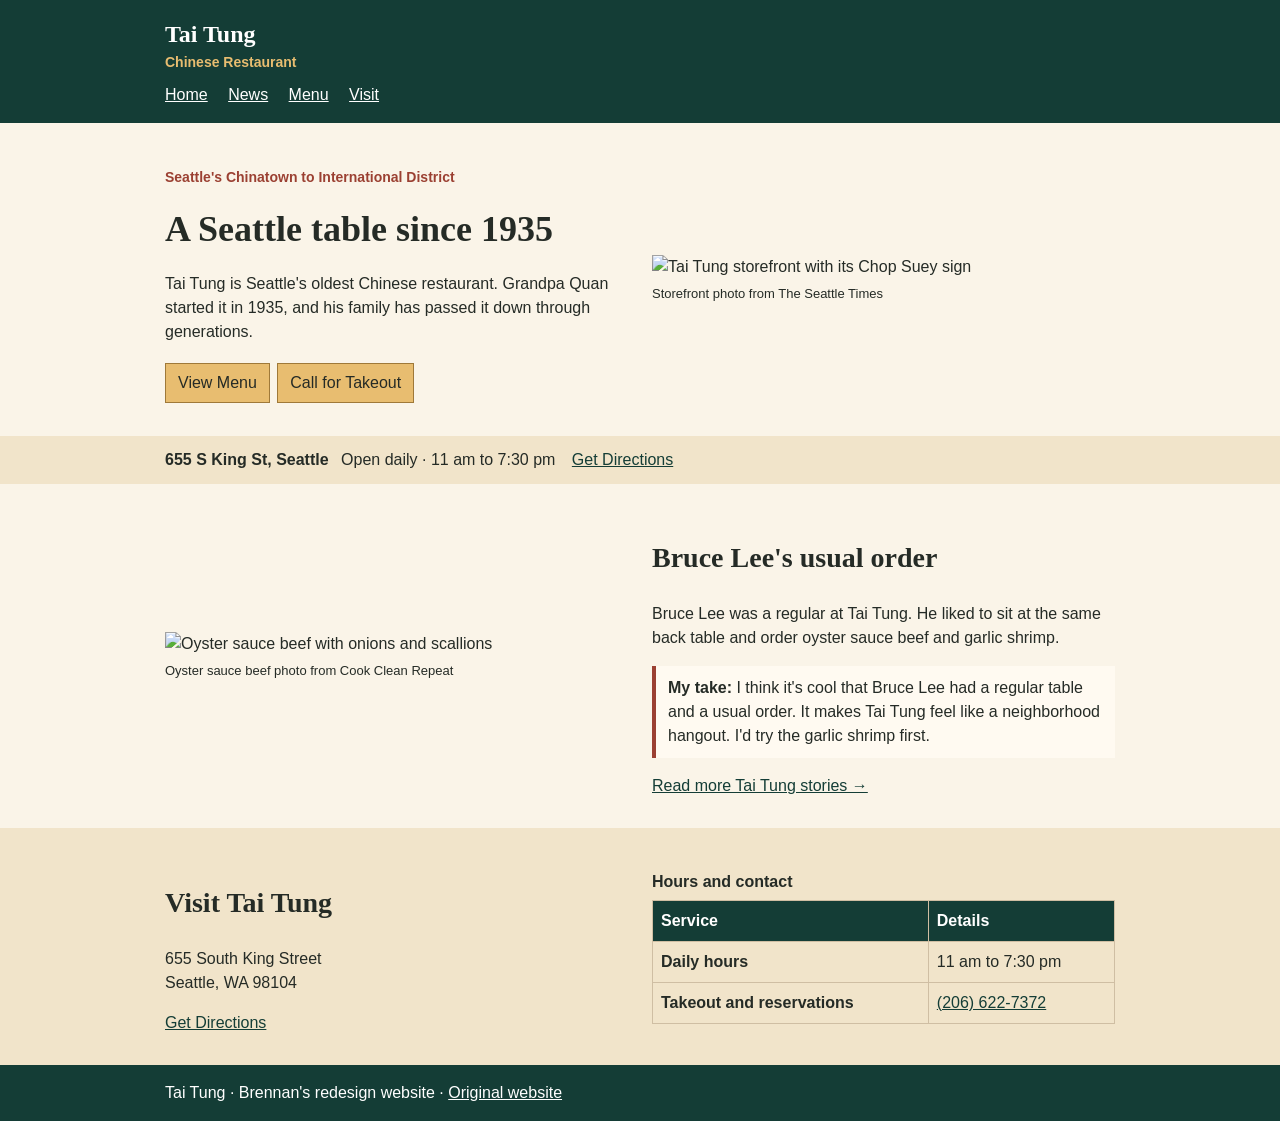
==== index.html @ 674c10a8 "save these" ====
<!DOCTYPE html>
<html lang="en">
<head>
    <meta charset="UTF-8">
    <meta name="viewport" content="width=device-width, initial-scale=1.0">
    <title>Tai Tung Chinese Restaurant | Home</title>
    <link rel="stylesheet" href="css/style.css">
</head>

<body>
    <header class="site-header">
        <div class="container">
            <a class="brand" href="index.html">
                Tai Tung
                <span>Chinese Restaurant</span>
            </a>

            <nav aria-label="Main navigation">
                <a href="index.html" aria-current="page">Home</a>
                <a href="news.html">News</a>
                <a href="https://www.taitungrestaurant.com/menu">Menu</a>
                <a href="#visit">Visit</a>
            </nav>
        </div>
    </header>

    <main>
        <section class="hero">
            <div class="container two-column">
                <div>
                    <p class="eyebrow">Seattle's Chinatown to International District</p>
                    <h1>A Seattle table since 1935</h1>
                    <p>
                        Tai Tung is Seattle's oldest Chinese restaurant.
                        Grandpa Quan started it in 1935, and his family
                        has passed it down through generations.
                    </p>

                    <div class="buttons">
                        <a class="button" href="https://www.taitungrestaurant.com/menu">
                            View Menu
                        </a>
                        <a class="button" href="tel:+12066227372">
                            Call for Takeout
                        </a>
                    </div>
                </div>

                <figure>
                    <img
                        src="https://static.seattletimes.com/wp-content/uploads/2018/12/12212018_lede_130849-1024x683.jpg"
                        alt="Tai Tung storefront with its Chop Suey sign"
                    >
                    <figcaption>Storefront photo from The Seattle Times</figcaption>
                </figure>
            </div>
        </section>

        <div class="visit-strip">
            <div class="container quick-info">
                <strong>655 S King St, Seattle</strong>
                <span>Open daily · 11 am to 7:30 pm</span>
                <a href="https://www.google.com/maps/search/?api=1&amp;query=655+S+King+St+Seattle+WA">
                    Get Directions
                </a>
            </div>
        </div>

        <section class="section">
            <div class="container two-column">
                <figure>
                    <img
                        src="https://frumvintxhwwdlxdneim.supabase.co/storage/v1/object/public/article_images/0f6821a3-f48b-4e4e-941e-1c12e0c1e86c/vKTr84jBjTpvGsvZ.jpeg"
                        alt="Oyster sauce beef with onions and scallions"
                        loading="lazy"
                    >
                    <figcaption>Oyster sauce beef photo from Cook Clean Repeat</figcaption>
                </figure>

                <div>
                    <h2>Bruce Lee's usual order</h2>
                    <p>
                        Bruce Lee was a regular at Tai Tung. He liked to sit
                        at the same back table and order oyster sauce beef
                        and garlic shrimp.
                    </p>

                    <p class="my-take">
                        <strong>My take:</strong> I think it's cool that Bruce Lee
                        had a regular table and a usual order. It makes Tai Tung
                        feel like a neighborhood hangout. I'd try the garlic
                        shrimp first.
                    </p>

                    <a href="news.html">Read more Tai Tung stories →</a>
                </div>
            </div>
        </section>

        <section class="section visit-strip" id="visit">
            <div class="container two-column">
                <div>
                    <h2>Visit Tai Tung</h2>
                    <p>655 South King Street<br>Seattle, WA 98104</p>
                    <a href="https://www.google.com/maps/search/?api=1&amp;query=655+S+King+St+Seattle+WA">
                        Get Directions
                    </a>
                </div>

                <table>
                    <caption>Hours and contact</caption>
                    <thead>
                        <tr>
                            <th scope="col">Service</th>
                            <th scope="col">Details</th>
                        </tr>
                    </thead>
                    <tbody>
                        <tr>
                            <th scope="row">Daily hours</th>
                            <td>11 am to 7:30 pm</td>
                        </tr>
                        <tr>
                            <th scope="row">Takeout and reservations</th>
                            <td><a href="tel:+12066227372">(206) 622-7372</a></td>
                        </tr>
                    </tbody>
                </table>
            </div>
        </section>
    </main>

    <footer>
        <div class="container">
            Tai Tung · Brennan's redesign website ·
            <a href="https://www.taitungrestaurant.com/">Original website</a>
        </div>
    </footer>
</body>
</html>
---- css/style.css ----
body {
    margin: 0;
    background-color: #faf4e8;
    color: #252b26;
    font-family: Arial, sans-serif;
    line-height: 1.5;
}

.container {
    width: 90%;
    max-width: 950px;
    margin: auto;
}

h1, h2, h3, .brand {
    font-family: Georgia, serif;
}

h1 {
    font-size: 36px;
    margin: 10px 0;
}

h2 {
    font-size: 28px;
}

a {
    color: #143d36;
}

.site-header, footer {
    background-color: #143d36;
    color: white;
    padding: 16px 0;
}

.site-header a, footer a {
    color: white;
}

.brand {
    font-size: 24px;
    font-weight: bold;
    text-decoration: none;
}

.brand span {
    display: block;
    font-family: Arial, sans-serif;
    font-size: 14px;
    color: #e8bd70;
}

nav {
    margin-top: 10px;
}

nav a {
    display: inline-block;
    margin-right: 16px;
}

.hero, .section {
    padding: 30px 0;
}

.visit-strip, .news-section {
    background-color: #f1e4ca;
}

.quick-info {
    padding: 12px 0;
}

.quick-info span {
    display: inline-block;
    margin-right: 12px;
    margin-left: 8px;
}

/* CSS Grid for the photos and news cards */
.two-column {
    display: grid;
    grid-template-columns: 1fr 1fr;
    gap: 24px;
    align-items: center;
}

.news-grid {
    display: grid;
    grid-template-columns: 1fr 1fr 1fr;
    gap: 15px;
}

.news-card {
    background-color: #fffaf1;
    border: 1px solid #cfbea3;
    padding: 14px;
}

.eyebrow {
    color: #9b4032;
    font-size: 14px;
    font-weight: bold;
}

figure {
    margin: 0;
}

img {
    display: block;
    width: 100%;
}

figcaption {
    font-size: 13px;
    margin-top: 5px;
}

.buttons {
    margin-top: 15px;
}

.button {
    display: inline-block;
    background-color: #e8bd70;
    color: #252b26;
    border: 1px solid #9f7939;
    padding: 7px 12px;
    margin: 3px 3px 3px 0;
    font: inherit;
    text-decoration: none;
    cursor: pointer;
}

select {
    padding: 6px;
    font: inherit;
}

output {
    display: block;
    margin: 10px 0;
}

.my-take {
    background-color: #fffaf1;
    border-left: 4px solid #9b4032;
    padding: 10px 12px;
}

table {
    width: 100%;
    border-collapse: collapse;
}

caption {
    font-weight: bold;
    text-align: left;
    margin-bottom: 6px;
}

th, td {
    border: 1px solid #cfbea3;
    padding: 8px;
    text-align: left;
}

thead {
    background-color: #143d36;
    color: white;
}

@media (max-width: 700px) {
    .two-column, .news-grid {
        grid-template-columns: 1fr;
    }
}
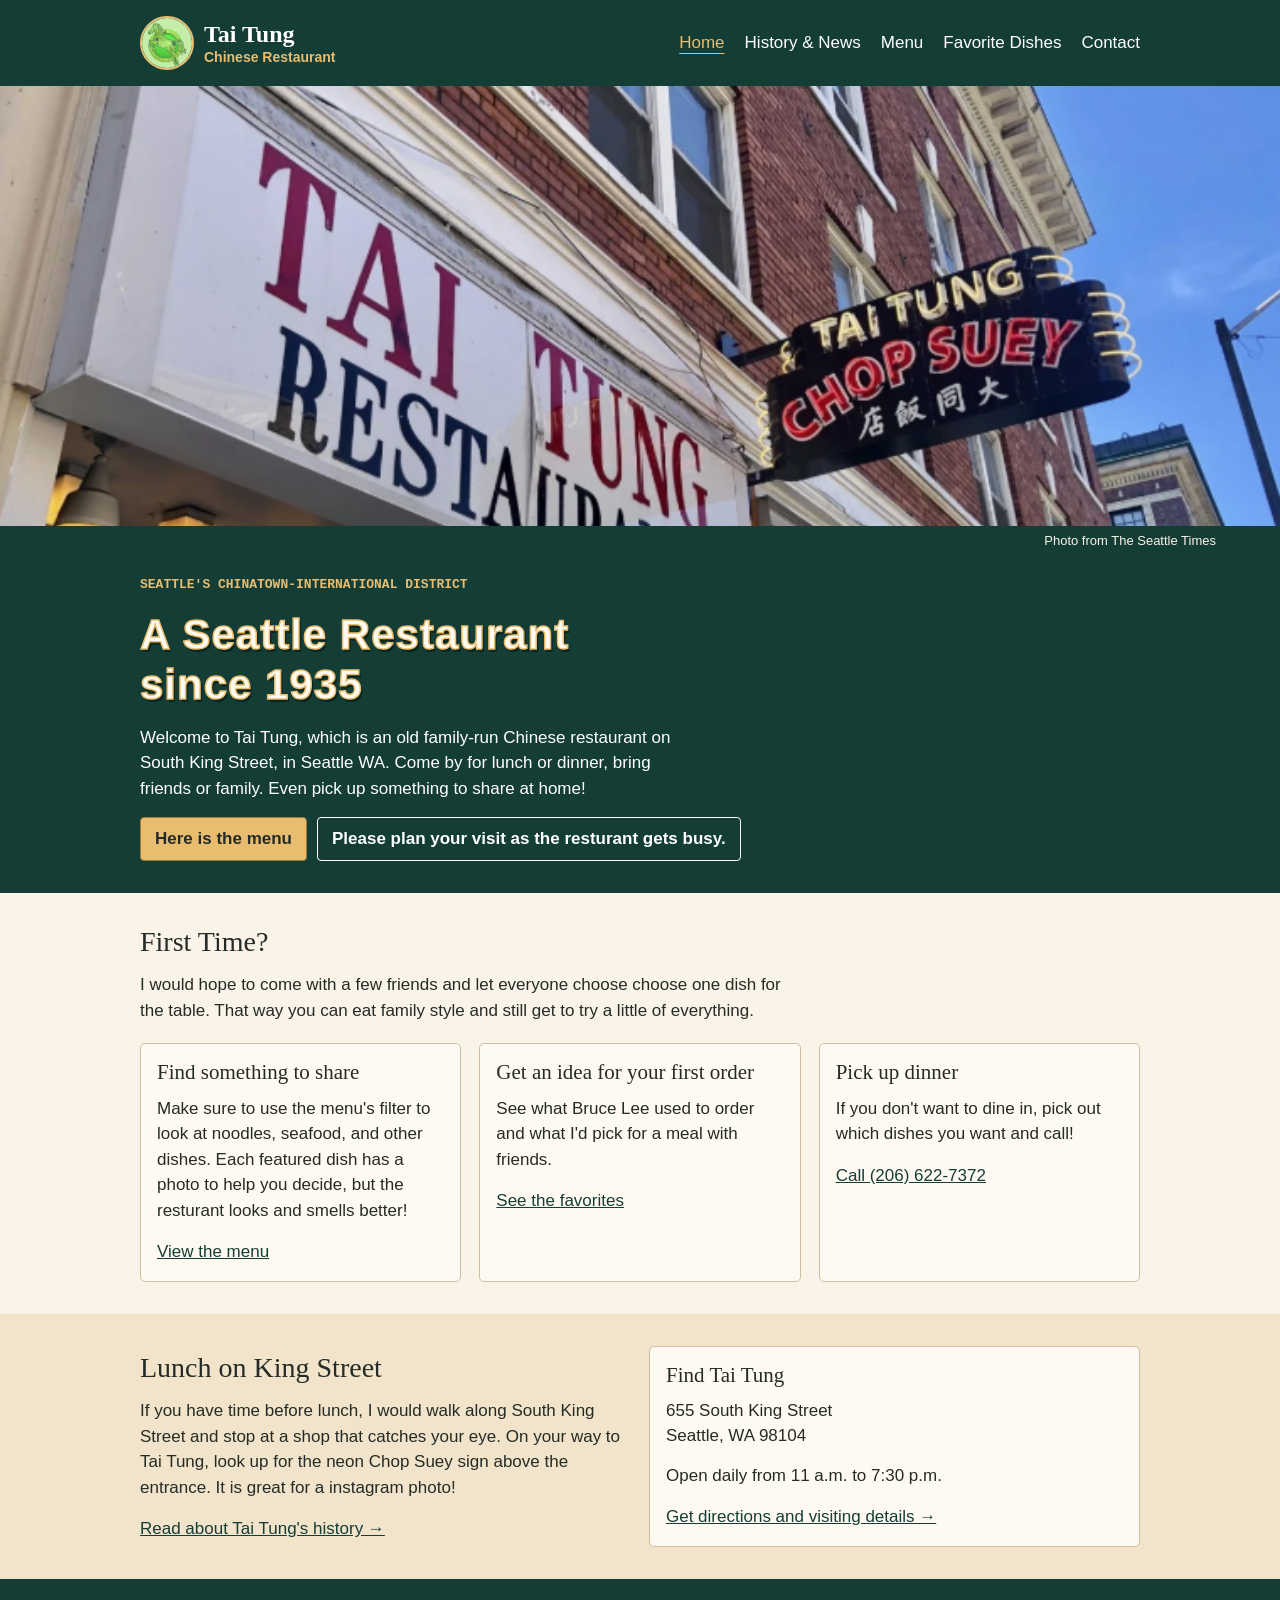
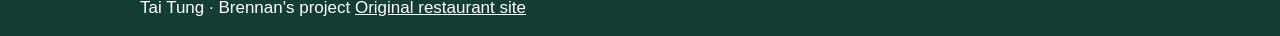
==== commit a3d664ab: "Changes Pushed to final" ====
--- a/index.html
+++ b/index.html
@@ -3,137 +3,134 @@
 <head>
     <meta charset="UTF-8">
     <meta name="viewport" content="width=device-width, initial-scale=1.0">
-    <title>Tai Tung Chinese Restaurant | Home</title>
+    <meta name="description" content="Welcome to Tai Tung Chinese Restaurant in Seattle's Chinatown-International District.">
+    <title>Tai Tung Chinese Restaurant - Home</title>
+    <link rel="icon" type="image/png" href="images/horse.png">
     <link rel="stylesheet" href="css/style.css">
 </head>
 
 <body>
     <header class="site-header">
-        <div class="container">
+        <div class="container header-inner">
             <a class="brand" href="index.html">
-                Tai Tung
-                <span>Chinese Restaurant</span>
+                <img
+                    class="brand-logo"
+                    src="images/horse.png"
+                    alt=""
+                    width="54"
+                    height="54"
+                >
+                <div class="brand-text">
+                    Tai Tung
+                    <span>Chinese Restaurant</span>
+                </div>
             </a>
 
             <nav aria-label="Main navigation">
                 <a href="index.html" aria-current="page">Home</a>
-                <a href="news.html">News</a>
-                <a href="https://www.taitungrestaurant.com/menu">Menu</a>
-                <a href="#visit">Visit</a>
+                <a href="news.html">History &amp; News</a>
+                <a href="menu.html">Menu</a>
+                <a href="favorites.html">Favorite Dishes</a>
+                <a href="contact.html">Contact</a>
             </nav>
         </div>
     </header>
 
     <main>
-        <section class="hero">
-            <div class="container two-column">
-                <div>
-                    <p class="eyebrow">Seattle's Chinatown to International District</p>
-                    <h1>A Seattle table since 1935</h1>
-                    <p>
-                        Tai Tung is Seattle's oldest Chinese restaurant.
-                        Grandpa Quan started it in 1935, and his family
-                        has passed it down through generations.
-                    </p>
+        <section class="home-hero" aria-labelledby="home-title">
+            <figure class="home-hero-media">
+                <img
+                    src="images/firstimage.png"
+                    alt="Tai Tung's storefront and neon Chop Suey sign on South King Street"
+                    fetchpriority="high"
+                >
+                <figcaption>Photo from The Seattle Times</figcaption>
+            </figure>
 
-                    <div class="buttons">
-                        <a class="button" href="https://www.taitungrestaurant.com/menu">
-                            View Menu
-                        </a>
-                        <a class="button" href="tel:+12066227372">
-                            Call for Takeout
-                        </a>
-                    </div>
-                </div>
+            <div class="container home-hero-content">
+                <p class="eyebrow">Seattle's Chinatown-International District</p>
+                <h1 id="home-title">A Seattle Restaurant <br>since 1935</h1>
+                <p>
+                    Welcome to Tai Tung, which is an old family-run Chinese restaurant on
+                    South King Street, in Seattle WA. Come by for lunch or dinner, bring friends or family. Even pick up something to share at home!
 
-                <figure>
-                    <img
-                        src="https://static.seattletimes.com/wp-content/uploads/2018/12/12212018_lede_130849-1024x683.jpg"
-                        alt="Tai Tung storefront with its Chop Suey sign"
-                    >
-                    <figcaption>Storefront photo from The Seattle Times</figcaption>
-                </figure>
-            </div>
-        </section>
-
-        <div class="visit-strip">
-            <div class="container quick-info">
-                <strong>655 S King St, Seattle</strong>
-                <span>Open daily · 11 am to 7:30 pm</span>
-                <a href="https://www.google.com/maps/search/?api=1&amp;query=655+S+King+St+Seattle+WA">
-                    Get Directions
-                </a>
-            </div>
-        </div>
-
-        <section class="section">
-            <div class="container two-column">
-                <figure>
-                    <img
-                        src="https://frumvintxhwwdlxdneim.supabase.co/storage/v1/object/public/article_images/0f6821a3-f48b-4e4e-941e-1c12e0c1e86c/vKTr84jBjTpvGsvZ.jpeg"
-                        alt="Oyster sauce beef with onions and scallions"
-                        loading="lazy"
-                    >
-                    <figcaption>Oyster sauce beef photo from Cook Clean Repeat</figcaption>
-                </figure>
-
-                <div>
-                    <h2>Bruce Lee's usual order</h2>
-                    <p>
-                        Bruce Lee was a regular at Tai Tung. He liked to sit
-                        at the same back table and order oyster sauce beef
-                        and garlic shrimp.
-                    </p>
-
-                    <p class="my-take">
-                        <strong>My take:</strong> I think it's cool that Bruce Lee
-                        had a regular table and a usual order. It makes Tai Tung
-                        feel like a neighborhood hangout. I'd try the garlic
-                        shrimp first.
-                    </p>
-
-                    <a href="news.html">Read more Tai Tung stories →</a>
+                <div class="buttons">
+                    <a class="button" href="menu.html">Here is the menu</a>
+                    <a class="button button-outline" href="contact.html">Please plan your visit as the resturant gets busy.</a>
                 </div>
             </div>
         </section>
 
-        <section class="section visit-strip" id="visit">
+        <section class="section container" aria-labelledby="first-visit-title">
+            <h2 id="first-visit-title">First Time?</h2>
+            <p class="intro-text">
+                I would hope to come with a few friends and let everyone choose choose one dish
+                for the table. That way you can eat family style and still get to try a little of everything.     </p>
+
+            <div class="home-guide">
+                <article class="panel">
+                    <h3>Find something to share</h3>
+                    <p>
+                        Make sure to use the menu's filter to look at noodles, seafood, and
+                        other dishes. Each featured dish has a photo to help
+                        you decide, but the resturant looks and smells better!
+                    </p>
+                    <a href="menu.html">View the menu</a>
+                </article>
+
+                <article class="panel">
+                    <h3>Get an idea for your first order</h3>
+                    <p>
+                        See what Bruce Lee used to order and what I'd pick
+                        for a meal with friends.
+                    </p>
+                    <a href="favorites.html">See the favorites</a>
+                </article>
+
+                <article class="panel">
+                    <h3>Pick up dinner</h3>
+                    <p>
+                        If you don't want to dine in, pick out which dishes you want and call!
+                    </p>
+                    <a href="tel:+12066227372">Call (206) 622-7372</a>
+                </article>
+            </div>
+        </section>
+
+        <section class="section home-neighborhood" aria-labelledby="neighborhood-title">
             <div class="container two-column">
                 <div>
-                    <h2>Visit Tai Tung</h2>
-                    <p>655 South King Street<br>Seattle, WA 98104</p>
-                    <a href="https://www.google.com/maps/search/?api=1&amp;query=655+S+King+St+Seattle+WA">
-                        Get Directions
-                    </a>
+                    <h2 id="neighborhood-title">Lunch on King Street</h2>
+                    <p>
+                        If you have time before lunch, I would walk along South
+                        King Street and stop at a shop that catches your eye.
+                        On your way to Tai Tung, look up for the neon Chop
+                        Suey sign above the entrance. It is great for a instagram photo!
+                    </p>
+                    <a href="news.html">Read about Tai Tung's history →</a>
                 </div>
 
-                <table>
-                    <caption>Hours and contact</caption>
-                    <thead>
-                        <tr>
-                            <th scope="col">Service</th>
-                            <th scope="col">Details</th>
-                        </tr>
-                    </thead>
-                    <tbody>
-                        <tr>
-                            <th scope="row">Daily hours</th>
-                            <td>11 am to 7:30 pm</td>
-                        </tr>
-                        <tr>
-                            <th scope="row">Takeout and reservations</th>
-                            <td><a href="tel:+12066227372">(206) 622-7372</a></td>
-                        </tr>
-                    </tbody>
-                </table>
+                <div class="panel">
+                    <h3>Find Tai Tung</h3>
+                    <address>
+                        655 South King Street<br>
+                        Seattle, WA 98104
+                    </address>
+                    <p>Open daily from 11 a.m. to 7:30 p.m.</p>
+                    <a href="contact.html">Get directions and visiting details →</a>
+                </div>
             </div>
         </section>
     </main>
 
     <footer>
         <div class="container">
-            Tai Tung · Brennan's redesign website ·
-            <a href="https://www.taitungrestaurant.com/">Original website</a>
+          Tai Tung · Brennan's project
+            <a
+                href="https://www.taitungrestaurant.com/"
+                target="_blank"
+                rel="noopener noreferrer"
+            >Original restaurant site</a>
         </div>
     </footer>
 </body>
--- a/css/style.css
+++ b/css/style.css
@@ -1,180 +1,383 @@
+
+@font-face {
+    font-family: "Source Sans 3";
+    src: url("../fonts/source-sans.woff2") format("woff2");
+}
+
+@font-face {
+    font-family: "Source Serif 4";
+    src: url("../fonts/source-serif.woff2") format("woff2");
+    font-weight: 600;
+}
+
+@font-face {
+    font-family: "Source Code Pro";
+    src: url("../fonts/source-code.woff2") format("woff2");
+    font-weight: 600;
+}
+
+
+* {
+    box-sizing: border-box;
+}
+
 body {
     margin: 0;
     background-color: #faf4e8;
     color: #252b26;
-    font-family: Arial, sans-serif;
+    font-family: "Source Sans 3", Arial, sans-serif;
+    font-size: 17px;
     line-height: 1.5;
 }
 
 .container {
     width: 90%;
-    max-width: 950px;
-    margin: auto;
+    max-width: 1000px;
+    margin: 0 auto;
 }
 
 h1, h2, h3, .brand {
-    font-family: Georgia, serif;
+    font-family: "Source Serif 4", Georgia, serif;
+    font-weight: 600;
+    line-height: 1.2;
 }
 
 h1 {
-    font-size: 36px;
-    margin: 10px 0;
+    margin: 0 0 14px;
+    font-size: 42px;
 }
 
 h2 {
+    margin: 0 0 14px;
     font-size: 28px;
+}
+
+h3 {
+    margin: 0 0 10px;
+    font-size: 21px;
+}
+
+p {
+    margin: 0 0 16px;
 }
 
 a {
     color: #143d36;
-}
-
-.site-header, footer {
-    background-color: #143d36;
-    color: white;
-    padding: 16px 0;
-}
-
-.site-header a, footer a {
-    color: white;
-}
-
-.brand {
-    font-size: 24px;
-    font-weight: bold;
-    text-decoration: none;
-}
-
-.brand span {
-    display: block;
-    font-family: Arial, sans-serif;
-    font-size: 14px;
-    color: #e8bd70;
-}
-
-nav {
-    margin-top: 10px;
-}
-
-nav a {
-    display: inline-block;
-    margin-right: 16px;
-}
-
-.hero, .section {
-    padding: 30px 0;
-}
-
-.visit-strip, .news-section {
-    background-color: #f1e4ca;
-}
-
-.quick-info {
-    padding: 12px 0;
-}
-
-.quick-info span {
-    display: inline-block;
-    margin-right: 12px;
-    margin-left: 8px;
-}
-
-/* CSS Grid for the photos and news cards */
-.two-column {
-    display: grid;
-    grid-template-columns: 1fr 1fr;
-    gap: 24px;
-    align-items: center;
-}
-
-.news-grid {
-    display: grid;
-    grid-template-columns: 1fr 1fr 1fr;
-    gap: 15px;
-}
-
-.news-card {
-    background-color: #fffaf1;
-    border: 1px solid #cfbea3;
-    padding: 14px;
-}
-
-.eyebrow {
-    color: #9b4032;
-    font-size: 14px;
-    font-weight: bold;
-}
-
-figure {
-    margin: 0;
 }
 
 img {
     display: block;
     width: 100%;
-}
-
-figcaption {
+    height: auto;
+}
+
+.section, .page-heading {
+    padding: 32px 0;
+}
+
+.page-heading, .news-section, .home-neighborhood {
+    background-color: #f1e4ca;
+}
+
+.page-heading p, .intro-text {
+    max-width: 650px;
+}
+
+.eyebrow {
+    color: #9b4032;
+    font-family: "Source Code Pro", monospace;
     font-size: 13px;
-    margin-top: 5px;
-}
+    font-weight: 600;
+    text-transform: uppercase;
+}
+
+
+.site-header, footer {
+    padding: 16px 0;
+    background-color: #143d36;
+    color: white;
+}
+
+.site-header a, footer a {
+    color: white;
+}
+
+.header-inner, nav {
+    display: flex;
+    flex-wrap: wrap;
+    align-items: center;
+    gap: 12px 20px;
+}
+
+.header-inner {
+    justify-content: space-between;
+}
+
+.brand {
+    display: inline-flex;
+    align-items: center;
+    gap: 10px;
+    font-size: 24px;
+    text-decoration: none;
+}
+
+.brand span {
+    display: block;
+    color: #e8bd70;
+    font-family: "Source Sans 3", Arial, sans-serif;
+    font-size: 14px;
+}
+
+.brand-logo {
+    width: 54px;
+    height: 54px;
+    flex-shrink: 0;
+    object-fit: cover;
+    border: 2px solid #e8bd70;
+    border-radius: 50%;
+}
+
+nav a {
+    padding: 4px 0;
+    text-decoration: none;
+}
+
+nav a:hover, nav a[aria-current="page"] {
+    color: #e8bd70;
+    text-decoration: underline;
+    text-underline-offset: 5px;
+}
+
 
 .buttons {
-    margin-top: 15px;
+    display: flex;
+    flex-wrap: wrap;
+    gap: 10px;
+    margin-top: 16px;
 }
 
 .button {
     display: inline-block;
+    padding: 8px 14px;
+    border: 1px solid #9f7939;
+    border-radius: 4px;
     background-color: #e8bd70;
     color: #252b26;
-    border: 1px solid #9f7939;
-    padding: 7px 12px;
-    margin: 3px 3px 3px 0;
     font: inherit;
+    font-weight: bold;
     text-decoration: none;
     cursor: pointer;
 }
 
-select {
-    padding: 6px;
+.button:hover {
+    background-color: #f3d396;
+}
+
+.button-green {
+    background-color: #143d36;
+    color: white;
+}
+
+.button-green:hover {
+    background-color: #22574e;
+}
+
+.panel, .dish-card {
+    border: 1px solid #cfbea3;
+    border-radius: 5px;
+    background-color: #fffaf1;
+}
+
+.panel, .dish-details {
+    padding: 16px;
+}
+
+
+.two-column, .three-column, .home-guide, .contact-grid {
+    display: grid;
+    gap: 18px;
+}
+
+.two-column, .contact-grid {
+    grid-template-columns: 1fr 1fr;
+}
+
+.three-column, .home-guide {
+    grid-template-columns: 1fr 1fr 1fr;
+}
+
+
+.home-hero {
+    background-color: #143d36;
+    color: white;
+}
+
+.home-hero-media {
+    margin: 0;
+}
+
+.home-hero-media img {
+    height: 440px;
+    object-fit: cover;
+    object-position: center 40%;
+}
+
+.home-hero-media figcaption {
+    padding: 5px 5% 0;
+    color: #faf4e8;
+    font-size: 13px;
+    text-align: right;
+}
+
+.home-hero-content {
+    padding: 24px 0 32px;
+}
+
+.home-hero-content p {
+    max-width: 560px;
+}
+
+.home-hero .eyebrow {
+    color: #e8bd70;
+}
+
+.button-outline {
+    border-color: white;
+    background-color: transparent;
+    color: white;
+}
+
+.button-outline:hover {
+    background-color: white;
+    color: #143d36;
+}
+
+.home-guide {
+    margin-top: 20px;
+}
+
+.home-neighborhood .two-column {
+    align-items: center;
+}
+
+
+.history-timeline {
+    padding-left: 18px;
+    border-left: 3px solid #e8bd70;
+    list-style: none;
+}
+
+.history-timeline li {
+    margin-bottom: 20px;
+}
+
+.history-timeline strong {
+    color: #9b4032;
+    font-family: "Source Code Pro", monospace;
+}
+
+
+.dish-card {
+    overflow: hidden;
+}
+
+.dish-card img {
+    height: 190px;
+    object-fit: cover;
+}
+
+.favorites-grid, .favorites-pick, .menu-note {
+    margin-top: 20px;
+}
+
+
+.contact-grid {
+    align-items: start;
+}
+
+address {
+    margin-bottom: 14px;
+    font-style: normal;
+}
+
+table {
+    width: 100%;
+    margin-bottom: 24px;
+    border-collapse: collapse;
+}
+
+caption {
+    margin-bottom: 8px;
+    font-weight: bold;
+    text-align: left;
+}
+
+th, td {
+    padding: 8px;
+    border: 1px solid #cfbea3;
+    text-align: left;
+}
+
+thead {
+    background-color: #143d36;
+    color: white;
+}
+
+tbody {
+    background-color: #fffaf1;
+}
+
+.filter-form, .form-row {
+    display: flex;
+    flex-wrap: wrap;
+    align-items: end;
+    gap: 10px;
+}
+
+.form-row > div {
+    flex: 1 1 130px;
+}
+
+label {
+    display: block;
+    margin-bottom: 4px;
+    font-weight: bold;
+}
+
+select, input {
+    max-width: 100%;
+    min-height: 42px;
+    padding: 7px;
+    border: 1px solid #82745e;
+    border-radius: 4px;
     font: inherit;
+}
+
+.reservation-form input {
+    width: 100%;
+    margin-bottom: 12px;
 }
 
 output {
     display: block;
-    margin: 10px 0;
-}
-
-.my-take {
-    background-color: #fffaf1;
-    border-left: 4px solid #9b4032;
-    padding: 10px 12px;
-}
-
-table {
-    width: 100%;
-    border-collapse: collapse;
-}
-
-caption {
+    margin: 12px 0;
+}
+
+#reservation-output:not(:empty) {
+    padding: 10px;
+    border-left: 4px solid #143d36;
+    background-color: #f1e4ca;
+}
+h1, h2, h3 {
+    font-family: Georgia, serif;
+    font-weight: normal;
+}
+.home-hero h1 {
+    font-family: "Arial Rounded MT Bold", "Trebuchet MS", sans-serif;
     font-weight: bold;
-    text-align: left;
-    margin-bottom: 6px;
-}
-
-th, td {
-    border: 1px solid #cfbea3;
-    padding: 8px;
-    text-align: left;
-}
-
-thead {
-    background-color: #143d36;
-    color: white;
-}
-
-@media (max-width: 700px) {
-    .two-column, .news-grid {
-        grid-template-columns: 1fr;
-    }
-}+    color: #fffaf1;
+    letter-spacing: 1px;
+    -webkit-text-stroke: 1.5px #e8bd70;
+    text-shadow: 2px 3px 0 #0c251f;
+}
+
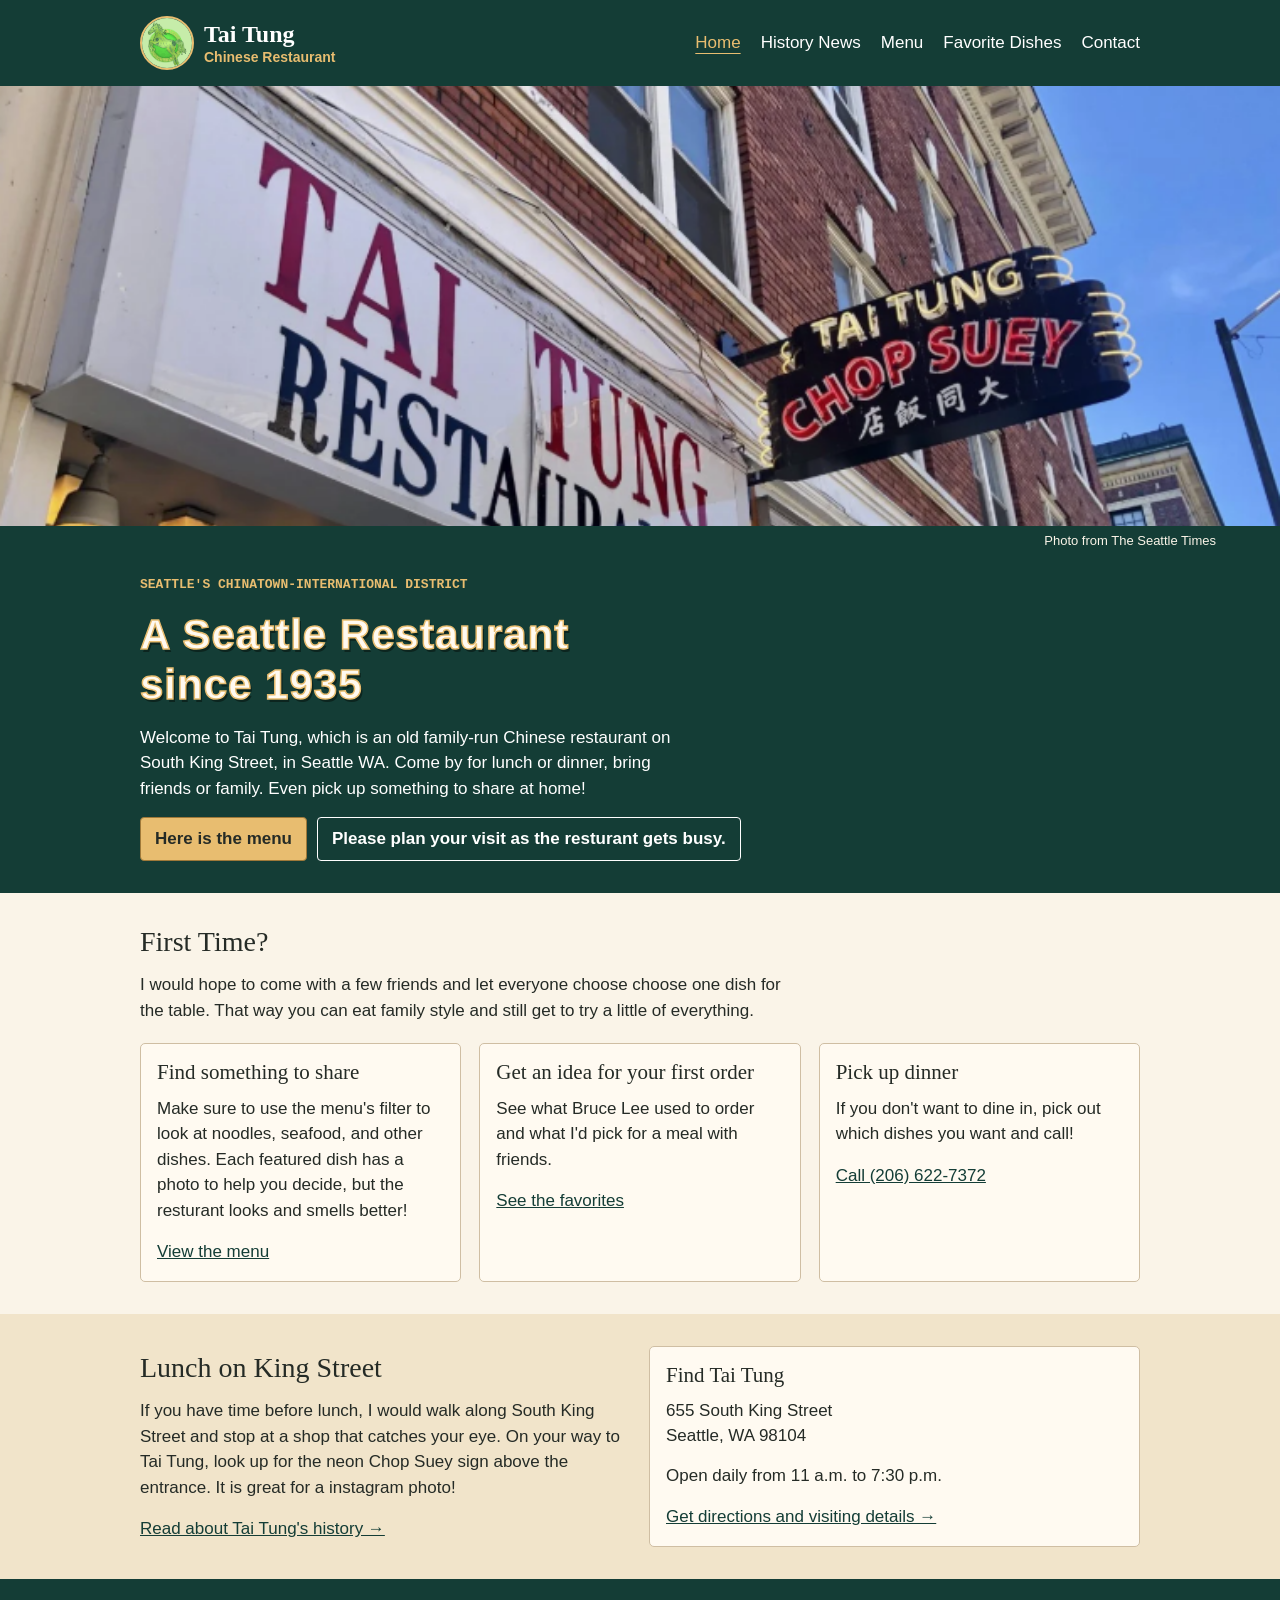
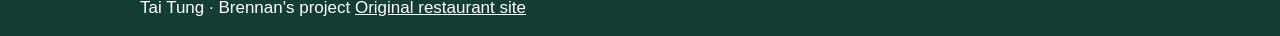
==== commit 88face14: "Commit C" ====
--- a/index.html
+++ b/index.html
@@ -28,7 +28,7 @@
 
             <nav aria-label="Main navigation">
                 <a href="index.html" aria-current="page">Home</a>
-                <a href="news.html">History &amp; News</a>
+                <a href="news.html">History  News</a>
                 <a href="menu.html">Menu</a>
                 <a href="favorites.html">Favorite Dishes</a>
                 <a href="contact.html">Contact</a>
